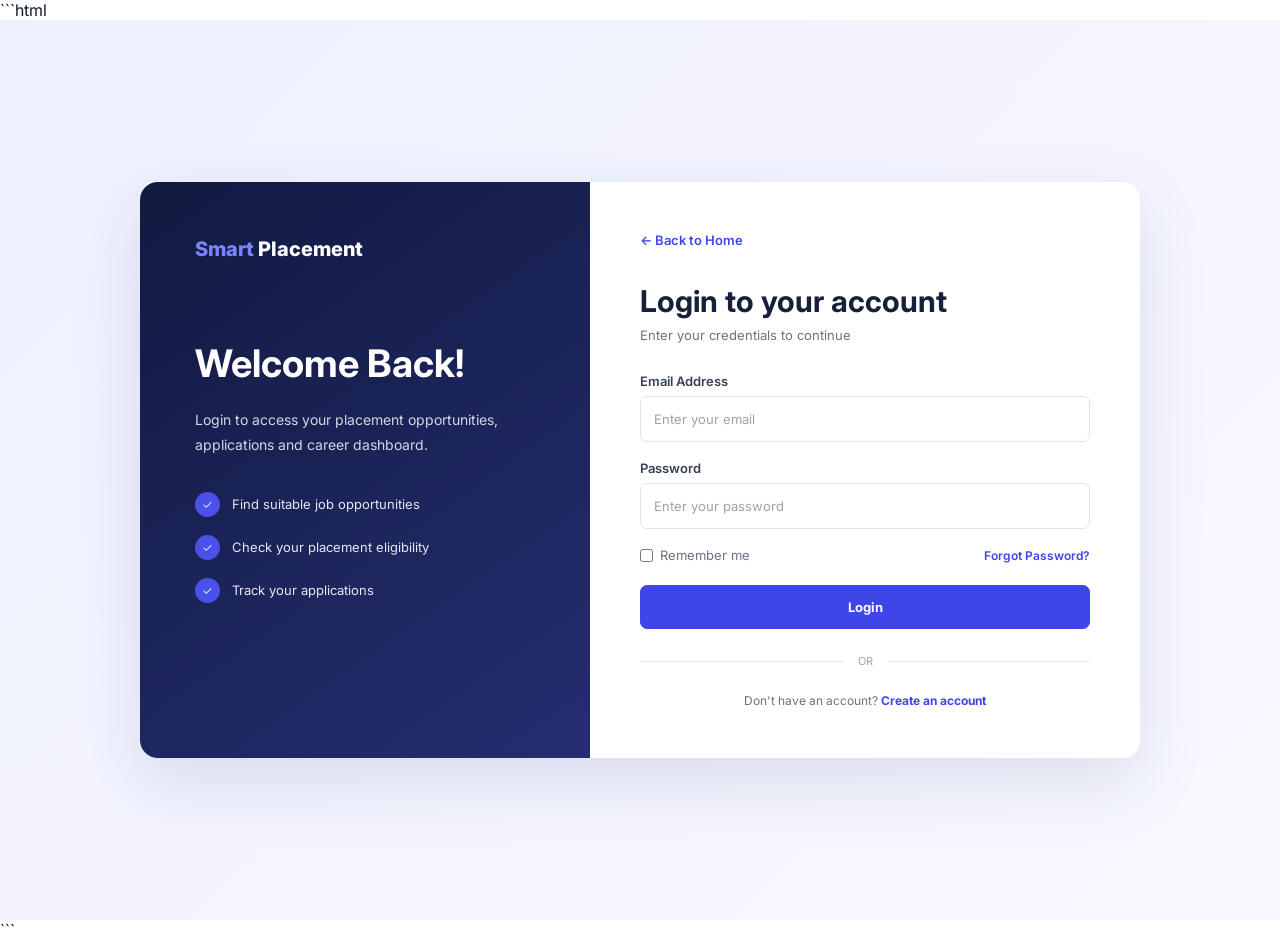
==== frontend/login.html @ 6aef4e1d "Add frontend for smart placement management system" ====
```html
<!DOCTYPE html>
<html lang="en">

<head>
    <meta charset="UTF-8">
    <meta name="viewport" content="width=device-width, initial-scale=1.0">

    <title>Login | Smart Placement</title>

    <link rel="stylesheet" href="./css/style.css">
    <link rel="stylesheet" href="./css/auth.css">
</head>

<body>

    <div class="auth-page">

        <div class="auth-container">

            <!-- Left Side -->
            <div class="auth-info">

                <div class="logo">
                    <span>Smart</span> Placement
                </div>

                <h1>
                    Welcome Back!
                </h1>

                <p>
                    Login to access your placement opportunities,
                    applications and career dashboard.
                </p>

                <div class="auth-feature">
                    <span>✓</span>
                    Find suitable job opportunities
                </div>

                <div class="auth-feature">
                    <span>✓</span>
                    Check your placement eligibility
                </div>

                <div class="auth-feature">
                    <span>✓</span>
                    Track your applications
                </div>

            </div>


            <!-- Right Side -->
            <div class="auth-form-container">

                <a href="index.html" class="back-home">
                    ← Back to Home
                </a>

                <h2>Login to your account</h2>

                <p class="auth-subtitle">
                    Enter your credentials to continue
                </p>

                <form id="loginForm">

                    <div class="form-group">

                        <label for="email">
                            Email Address
                        </label>

                        <input
                            type="email"
                            id="email"
                            name="email"
                            placeholder="Enter your email"
                            required
                        >

                    </div>


                    <div class="form-group">

                        <label for="password">
                            Password
                        </label>

                        <input
                            type="password"
                            id="password"
                            name="password"
                            placeholder="Enter your password"
                            required
                        >

                    </div>


                    <div class="form-options">

                        <label class="remember-me">
                            <input type="checkbox">
                            Remember me
                        </label>

                        <a href="#" class="forgot-password">
                            Forgot Password?
                        </a>

                    </div>


                    <button
                        type="submit"
                        class="auth-btn">
                        Login
                    </button>

                </form>


                <div class="divider">
                    <span>OR</span>
                </div>


                <p class="register-text">

                    Don't have an account?

                    <a href="register.html">
                        Create an account
                    </a>

                </p>

            </div>

        </div>

    </div>


    <script src="./js/auth.js"></script>

</body>

</html>
```
---- frontend/css/style.css ----
@import url('https://fonts.googleapis.com/css2?family=Inter:wght@400;500;600;700;800&display=swap');

* {
    margin: 0;
    padding: 0;
    box-sizing: border-box;
}

html {
    scroll-behavior: smooth;
}

body {
    font-family: 'Inter', sans-serif;
    color: #111827;
    background: #fff;
}

a {
    text-decoration: none;
    color: inherit;
}

button,
input,
textarea,
select {
    font-family: inherit;
}

.section {
    padding: 80px 5%;
}


/* ================= TOP BAR ================= */

.top-bar {
    height: 32px;
    padding: 0 5%;
    background: #101b42;
    color: white;

    display: flex;
    justify-content: space-between;
    align-items: center;

    font-size: 12px;
}

.top-bar span {
    margin-right: 20px;
}


/* ================= NAVBAR ================= */

.navbar {
    height: 72px;
    padding: 0 5%;

    display: flex;
    align-items: center;
    justify-content: space-between;

    background: white;
    border-bottom: 1px solid #edf0f5;

    position: sticky;
    top: 0;
    z-index: 1000;
}

.logo {
    font-size: 20px;
    font-weight: 800;
}

.logo span {
    color: #3038d8;
}

.navbar nav {
    display: flex;
    gap: 32px;
}

.navbar nav a {
    font-size: 13px;
    font-weight: 600;
    color: #182033;
    padding: 25px 0;
}

.navbar nav a:hover,
.navbar nav a.active {
    color: #3038d8;
    border-bottom: 2px solid #4c52f5;
}

.nav-buttons {
    display: flex;
    gap: 14px;
}

.login-btn,
.register-btn {
    padding: 10px 27px;
    border-radius: 6px;
    font-size: 13px;
    font-weight: 700;
}

.login-btn {
    border: 1px solid #4b50ed;
    color: #3038d8;
}

.register-btn {
    background: #3038d8;
    color: white;
}

.menu-btn {
    display: none;
    border: none;
    background: transparent;
    font-size: 25px;
}


/* ================= HERO ================= */

.hero {
    padding: 80px 5%;

    display: grid;
    grid-template-columns: 1fr 1fr;
    gap: 60px;

    background: linear-gradient(
        120deg,
        #f8f9ff,
        #eef0ff
    );
}

.hero-left {
    padding-top: 30px;
}

.tag {
    display: inline-block;

    background: #e9ebff;
    color: #363bd2;

    padding: 8px 15px;
    border-radius: 30px;

    font-size: 12px;
    font-weight: 700;

    margin-bottom: 20px;
}

.hero h1 {
    font-size: 48px;
    line-height: 1.15;
    color: #121a35;

    margin-bottom: 22px;
}

.hero h1 span {
    color: #3038d8;
}

.hero-left > p {
    color: #5f687d;
    font-size: 15px;
    line-height: 1.8;

    max-width: 600px;
}

.hero-buttons {
    display: flex;
    gap: 16px;
    margin-top: 30px;
}

.btn-primary,
.btn-outline {
    padding: 14px 25px;

    border-radius: 6px;

    font-size: 13px;
    font-weight: 700;

    cursor: pointer;
}

.btn-primary {
    background: #3038d8;
    color: white;
    border: none;
}

.btn-outline {
    border: 1px solid #4249e7;
    color: #3038d8;
    background: white;
}

.trust {
    display: flex;
    gap: 28px;
    margin-top: 35px;
}

.trust div {
    display: flex;
    gap: 7px;
    align-items: center;

    font-size: 12px;
    font-weight: 600;
}


/* ================= DASHBOARD ================= */

.dashboard-preview {
    background: white;

    padding: 22px;

    border-radius: 12px;

    box-shadow:
        0 20px 50px rgba(40, 45, 100, 0.12);

    align-self: center;
}

.dashboard-header {
    display: flex;
    justify-content: space-between;
    align-items: center;

    margin-bottom: 20px;

    font-size: 13px;
}

.dashboard-header select {
    border: 1px solid #e5e7eb;
    border-radius: 6px;
    padding: 7px 12px;
}


.dashboard-stats {
    display: grid;
    grid-template-columns: repeat(4, 1fr);
    gap: 10px;
}

.dashboard-stat {
    border: 1px solid #edf0f5;
    border-radius: 9px;

    padding: 14px;

    background: #fff;
}

.stat-icon {
    width: 32px;
    height: 32px;

    display: flex;
    align-items: center;
    justify-content: center;

    border-radius: 8px;

    background: #eef0ff;

    margin-bottom: 10px;
}

.dashboard-stat h2 {
    font-size: 20px;
}

.dashboard-stat p {
    color: #70788a;
    font-size: 10px;
}

.recent-header {
    display: flex;
    justify-content: space-between;

    margin: 22px 0 10px;

    font-size: 12px;
}

.recent-header a {
    color: #3038d8;
}

.job {
    display: flex;
    align-items: center;
    gap: 10px;

    padding: 12px;

    border: 1px solid #edf0f5;
    border-radius: 8px;

    margin-top: 8px;
}

.job-icon {
    width: 32px;
    height: 32px;

    background: #eaf0ff;

    display: flex;
    align-items: center;
    justify-content: center;

    border-radius: 7px;
}

.green-icon {
    background: #e6faee;
}

.orange-icon {
    background: #fff0e6;
}

.job-info {
    flex: 1;

    display: flex;
    flex-direction: column;
}

.job-info strong {
    font-size: 11px;
}

.job-info span {
    font-size: 9px;
    color: #7a8190;
}

.salary {
    font-size: 10px;
    color: #4f5665;
}

.eligible {
    background: #e6f8ee;
    color: #16944d;

    padding: 5px 8px;

    border-radius: 15px;

    font-size: 9px;
    font-weight: 700;
}


/* ================= SECTION TITLE ================= */

.section-heading {
    text-align: center;
    margin-bottom: 45px;
}

.small-title {
    color: #363bd2;
    font-size: 11px;
    font-weight: 800;
    letter-spacing: 1px;

    margin-bottom: 7px;
}

.section-heading h2 {
    font-size: 29px;
}


/* ================= ABOUT ================= */

.about {
    display: grid;
    grid-template-columns: 0.8fr 1.2fr;
    gap: 80px;

    align-items: center;
}

.about-image {
    position: relative;
}

.student-image {
    height: 300px;

    border-radius: 15px;

    background:
        linear-gradient(
            135deg,
            #dbe4ff,
            #c8d2ff
        );

    display: flex;
    align-items: center;
    justify-content: center;

    font-size: 65px;

    box-shadow: 0 20px 40px rgba(0,0,0,.08);
}

.about-content h2 {
    font-size: 29px;
    margin-bottom: 15px;
}

.about-content > p {
    color: #626b7e;
    font-size: 14px;
    line-height: 1.8;
    max-width: 650px;
}

.about-cards {
    display: grid;
    grid-template-columns: repeat(3,1fr);
    gap: 25px;

    margin-top: 25px;
}

.about-cards h3 {
    font-size: 13px;
    margin: 8px 0;
}

.about-cards p {
    font-size: 11px;
    color: #697286;
}

.about-icon {
    width: 38px;
    height: 38px;

    display: flex;
    align-items: center;
    justify-content: center;

    border-radius: 50%;
}

.blue {
    background: #eef0ff;
}

.green {
    background: #e7faee;
}

.orange {
    background: #fff0e7;
}

.purple {
    background: #eee9ff;
}


/* ================= FEATURES ================= */

.features {
    background: #fbfcff;
}

.feature-grid {
    display: grid;
    grid-template-columns: repeat(6, 1fr);
    gap: 10px;
}

.feature-card {
    background: white;

    border: 1px solid #e9ecf3;

    padding: 25px 14px;

    text-align: center;

    border-radius: 7px;

    transition: .3s;
}

.feature-card:hover {
    transform: translateY(-5px);

    box-shadow:
        0 15px 30px rgba(30,40,100,.08);
}

.feature-icon {
    width: 45px;
    height: 45px;

    margin: auto auto 15px;

    display: flex;
    align-items: center;
    justify-content: center;

    border-radius: 12px;
}

.feature-card h3 {
    font-size: 12px;
    margin-bottom: 8px;
}

.feature-card p {
    font-size: 10px;
    color: #737b8c;
    line-height: 1.6;
}


/* ================= HOW IT WORKS ================= */

.how {
    background: white;
}

.steps {
    display: flex;
    align-items: center;
    justify-content: center;
    gap: 15px;
}

.step {
    text-align: center;
    max-width: 160px;
}

.step-circle {
    width: 50px;
    height: 50px;

    margin: auto auto 10px;

    border-radius: 50%;

    display: flex;
    align-items: center;
    justify-content: center;
}

.step > span {
    color: #3038d8;
    font-size: 10px;
    font-weight: 800;
}

.step h3 {
    font-size: 12px;
    margin: 5px 0;
}

.step p {
    color: #747c8d;
    font-size: 10px;
}

.arrow {
    color: #4a51e9;
    font-size: 25px;
}


/* ================= STATISTICS ================= */

.statistics {
    margin: 0 4%;

    padding: 30px;

    border-radius: 10px;

    background: linear-gradient(
        100deg,
        #353bd6,
        #4549df
    );

    color: white;

    display: grid;
    grid-template-columns: repeat(4,1fr);

    text-align: center;
}

.statistics div {
    border-right: 1px solid rgba(255,255,255,.3);
}

.statistics div:last-child {
    border: none;
}

.statistics span {
    font-size: 20px;
}

.statistics h2 {
    font-size: 25px;
    margin: 4px 0;
}

.statistics p {
    font-size: 10px;
}


/* ================= COMPANIES ================= */

.company-grid {
    display: grid;
    grid-template-columns: repeat(6,1fr);
    gap: 12px;
}

.company {
    height: 65px;

    display: flex;
    align-items: center;
    justify-content: center;

    border: 1px solid #e8ebf2;

    border-radius: 7px;

    background: white;
}

.company strong {
    font-size: 20px;
}

.tcs {
    color: #e32929;
}

.infosys {
    color: #1685d5;
}

.wipro {
    color: #481f9c;
}

.accenture {
    color: #222;
}

.capgemini {
    color: #1792ce;
}

.cognizant {
    color: #1653a4;
}

.center {
    text-align: center;
    margin-top: 20px;
}

.view-company {
    padding: 9px 25px;

    border: 1px solid #454be4;

    background: white;

    color: #3038d8;

    border-radius: 5px;

    font-size: 11px;
    font-weight: 700;
}


/* ================= CONTACT ================= */

.contact {
    padding: 60px 10%;

    display: grid;
    grid-template-columns: .8fr 1.2fr;

    gap: 60px;

    background: #f8f9ff;
}

.contact h2 {
    font-size: 25px;
    margin-bottom: 20px;
}

.contact-info p {
    font-size: 12px;
    color: #626b7e;

    margin: 12px 0;
}

.contact-form {
    display: flex;
    flex-direction: column;
    gap: 12px;
}

.form-row {
    display: grid;
    grid-template-columns: 1fr 1fr;
    gap: 12px;
}

.contact-form input,
.contact-form textarea {
    width: 100%;

    padding: 12px;

    border: 1px solid #dfe3ec;

    border-radius: 5px;

    outline: none;

    background: white;
}

.contact-form input:focus,
.contact-form textarea:focus {
    border-color: #4147df;
}

.contact-form textarea {
    resize: none;
}


/* ================= FOOTER ================= */

footer {
    background: #101a3e;
    color: white;

    padding: 45px 6% 15px;
}

.footer-grid {
    display: grid;
    grid-template-columns: 2fr 1fr 1fr 1fr 1fr;
    gap: 35px;
}

.footer-grid h2 {
    font-size: 17px;
}

.footer-grid h2 span {
    color: #5960f2;
}

.footer-grid h3 {
    font-size: 12px;
    margin-bottom: 15px;
}

.footer-grid p {
    color: #aeb6ca;
    font-size: 10px;

    max-width: 220px;

    margin: 10px 0;
}

.footer-grid a {
    display: block;

    color: #aeb6ca;

    font-size: 10px;

    margin: 8px 0;
}

.footer-grid a:hover {
    color: white;
}

.social {
    margin-top: 15px;
    color: #c7ccdd;
}

.copyright {
    border-top: 1px solid #283254;

    margin-top: 35px;
    padding-top: 15px;

    text-align: center;

    color: #8f99b2;

    font-size: 10px;
}


/* ================= RESPONSIVE ================= */

@media (max-width: 1000px) {

    .hero {
        grid-template-columns: 1fr;
    }

    .feature-grid {
        grid-template-columns: repeat(3,1fr);
    }

    .company-grid {
        grid-template-columns: repeat(3,1fr);
    }

    .about {
        grid-template-columns: 1fr;
    }

    .contact {
        grid-template-columns: 1fr;
    }

    .footer-grid {
        grid-template-columns: repeat(2,1fr);
    }
}


@media (max-width: 700px) {

    .top-bar {
        display: none;
    }

    .navbar {
        height: 65px;
    }

    .navbar nav,
    .nav-buttons {
        display: none;
    }

    .menu-btn {
        display: block;
    }

    .hero {
        padding: 50px 6%;
    }

    .hero h1 {
        font-size: 38px;
    }

    .trust {
        flex-direction: column;
        gap: 12px;
    }

    .dashboard-stats {
        grid-template-columns: repeat(2,1fr);
    }

    .feature-grid {
        grid-template-columns: 1fr 1fr;
    }

    .about-cards {
        grid-template-columns: 1fr;
    }

    .steps {
        flex-direction: column;
    }

    .arrow {
        transform: rotate(90deg);
    }

    .statistics {
        grid-template-columns: 1fr 1fr;
        gap: 20px;
    }

    .statistics div {
        border: none;
    }

    .company-grid {
        grid-template-columns: 1fr 1fr;
    }

    .form-row {
        grid-template-columns: 1fr;
    }

    .footer-grid {
        grid-template-columns: 1fr;
    }
}
---- frontend/css/auth.css ----
/* =====================================================
   AUTHENTICATION PAGES
   LOGIN + REGISTER
===================================================== */

.auth-page {
    min-height: 100vh;

    display: flex;
    align-items: center;
    justify-content: center;

    padding: 30px;

    background: linear-gradient(
        135deg,
        #eef0ff,
        #f8f9ff
    );
}


/* MAIN AUTH CONTAINER */

.auth-container {
    width: 100%;
    max-width: 1000px;

    display: grid;
    grid-template-columns: 0.9fr 1.1fr;

    background: #ffffff;

    border-radius: 18px;

    overflow: hidden;

    box-shadow:
        0 25px 70px rgba(30, 40, 100, 0.12);
}


/* =====================================================
   LEFT SIDE
===================================================== */

.auth-info {
    padding: 55px;

    color: #ffffff;

    background: linear-gradient(
        145deg,
        #111a40,
        #252d70
    );
}

.auth-info .logo {
    margin-bottom: 80px;

    color: #ffffff;
}

.auth-info .logo span {
    color: #7b83ff;
}

.auth-info h1 {
    margin-bottom: 20px;

    font-size: 38px;
    line-height: 1.2;
}

.auth-info > p {
    margin-bottom: 35px;

    color: #d3d7e8;

    font-size: 14px;
    line-height: 1.8;
}


/* FEATURES */

.auth-feature {
    display: flex;
    align-items: center;
    gap: 12px;

    margin-bottom: 18px;

    color: #e6e8f2;

    font-size: 13px;
}

.auth-feature span {
    width: 25px;
    height: 25px;

    display: flex;
    align-items: center;
    justify-content: center;

    border-radius: 50%;

    background: #4a51e9;

    font-size: 12px;
}


/* =====================================================
   RIGHT SIDE
===================================================== */

.auth-form-container {
    padding: 50px;

    background: #ffffff;
}

.back-home {
    display: inline-block;

    margin-bottom: 35px;

    color: #3f46e8;

    font-size: 13px;
    font-weight: 600;
}

.back-home:hover {
    color: #3037c9;
}

.auth-form-container h2 {
    margin-bottom: 8px;

    color: #17203a;

    font-size: 30px;
    line-height: 1.2;
}

.auth-subtitle {
    margin-bottom: 30px;

    color: #6b7280;

    font-size: 13px;
}


/* =====================================================
   FORM
===================================================== */

.auth-form-container .form-group {
    margin-bottom: 18px;
}

.auth-form-container label {
    display: block;

    margin-bottom: 7px;

    color: #374151;

    font-size: 13px;
    font-weight: 600;
}

.auth-form-container input,
.auth-form-container select {
    width: 100%;
    height: 46px;

    padding: 0 13px;

    border: 1px solid #dfe3ec;
    border-radius: 7px;

    outline: none;

    color: #17203a;
    background: #ffffff;

    font-size: 13px;

    transition: 0.3s;
}

.auth-form-container input:focus,
.auth-form-container select:focus {
    border-color: #4148e8;

    box-shadow:
        0 0 0 3px #eef0ff;
}

.auth-form-container input::placeholder {
    color: #9ca3af;
}


/* =====================================================
   FORM OPTIONS
===================================================== */

.form-options {
    display: flex;
    align-items: center;
    justify-content: space-between;

    margin-bottom: 22px;

    font-size: 12px;
}

.remember-me {
    display: flex !important;
    align-items: center;
    gap: 7px;

    margin: 0 !important;

    color: #6b7280 !important;
    font-weight: 400 !important;
}

.remember-me input {
    width: auto;
    height: auto;
}

.forgot-password {
    color: #3f46e8;
    font-weight: 600;
}

.forgot-password:hover {
    text-decoration: underline;
}


/* =====================================================
   AUTH BUTTON
===================================================== */

.auth-btn {
    width: 100%;

    padding: 13px;

    border: 1px solid #3f46e8;
    border-radius: 7px;

    color: #ffffff;
    background: #3f46e8;

    font-size: 13px;
    font-weight: 700;

    cursor: pointer;

    transition: 0.3s;
}

.auth-btn:hover {
    background: #3037c9;

    transform: translateY(-1px);
}


/* =====================================================
   DIVIDER
===================================================== */

.divider {
    display: flex;
    align-items: center;
    gap: 15px;

    margin: 25px 0;

    color: #9ca3af;

    font-size: 11px;
}

.divider::before,
.divider::after {
    content: "";

    flex: 1;

    height: 1px;

    background: #e5e7eb;
}


/* =====================================================
   REGISTER / LOGIN TEXT
===================================================== */

.register-text {
    text-align: center;

    color: #6b7280;

    font-size: 12px;
}

.register-text a {
    color: #3f46e8;

    font-weight: 700;
}

.register-text a:hover {
    text-decoration: underline;
}


/* =====================================================
   TERMS
===================================================== */

.terms {
    display: flex !important;
    align-items: flex-start;
    gap: 8px;

    margin-bottom: 20px !important;

    color: #6b7280 !important;

    font-size: 11px !important;
    font-weight: 400 !important;
}

.terms input {
    width: auto !important;
    height: auto !important;

    margin-top: 2px;
}


/* =====================================================
   RESPONSIVE
===================================================== */

@media (max-width: 900px) {

    .auth-container {
        grid-template-columns: 1fr;

        max-width: 600px;
    }

    .auth-info {
        display: none;
    }
}


@media (max-width: 500px) {

    .auth-page {
        padding: 15px;
    }

    .auth-form-container {
        padding: 30px 22px;
    }

    .auth-form-container h2 {
        font-size: 25px;
    }

    .form-options {
        flex-direction: column;
        align-items: flex-start;
        gap: 10px;
    }
}
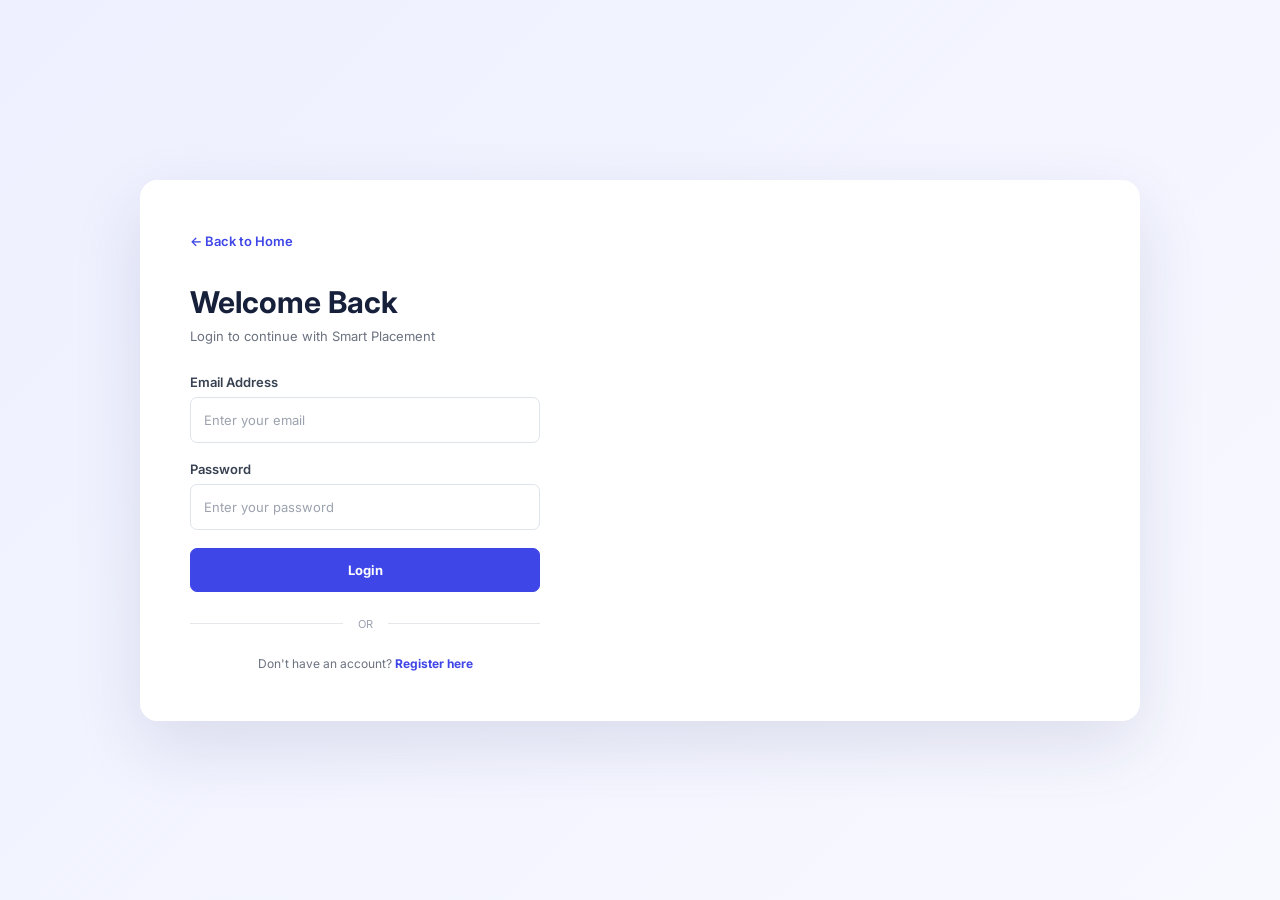
==== commit 2658d1c2: "Add smart placement management system" ====
--- a/frontend/login.html
+++ b/frontend/login.html
@@ -1,16 +1,23 @@
-```html
 <!DOCTYPE html>
 <html lang="en">
 
 <head>
+
     <meta charset="UTF-8">
-    <meta name="viewport" content="width=device-width, initial-scale=1.0">
+
+    <meta name="viewport"
+          content="width=device-width, initial-scale=1.0">
 
     <title>Login | Smart Placement</title>
 
+    <!-- Main CSS -->
     <link rel="stylesheet" href="./css/style.css">
+
+    <!-- Authentication CSS -->
     <link rel="stylesheet" href="./css/auth.css">
+
 </head>
+
 
 <body>
 
@@ -18,64 +25,30 @@
 
         <div class="auth-container">
 
-            <!-- Left Side -->
-            <div class="auth-info">
-
-                <div class="logo">
-                    <span>Smart</span> Placement
-                </div>
-
-                <h1>
-                    Welcome Back!
-                </h1>
-
-                <p>
-                    Login to access your placement opportunities,
-                    applications and career dashboard.
-                </p>
-
-                <div class="auth-feature">
-                    <span>✓</span>
-                    Find suitable job opportunities
-                </div>
-
-                <div class="auth-feature">
-                    <span>✓</span>
-                    Check your placement eligibility
-                </div>
-
-                <div class="auth-feature">
-                    <span>✓</span>
-                    Track your applications
-                </div>
-
-            </div>
-
-
-            <!-- Right Side -->
             <div class="auth-form-container">
 
                 <a href="index.html" class="back-home">
                     ← Back to Home
                 </a>
 
-                <h2>Login to your account</h2>
+                <h2>Welcome Back</h2>
 
                 <p class="auth-subtitle">
-                    Enter your credentials to continue
+                    Login to continue with Smart Placement
                 </p>
+
 
                 <form id="loginForm">
 
                     <div class="form-group">
 
-                        <label for="email">
+                        <label for="loginEmail">
                             Email Address
                         </label>
 
                         <input
                             type="email"
-                            id="email"
+                            id="loginEmail"
                             name="email"
                             placeholder="Enter your email"
                             required
@@ -86,31 +59,17 @@
 
                     <div class="form-group">
 
-                        <label for="password">
+                        <label for="loginPassword">
                             Password
                         </label>
 
                         <input
                             type="password"
-                            id="password"
+                            id="loginPassword"
                             name="password"
                             placeholder="Enter your password"
                             required
                         >
-
-                    </div>
-
-
-                    <div class="form-options">
-
-                        <label class="remember-me">
-                            <input type="checkbox">
-                            Remember me
-                        </label>
-
-                        <a href="#" class="forgot-password">
-                            Forgot Password?
-                        </a>
 
                     </div>
 
@@ -134,7 +93,7 @@
                     Don't have an account?
 
                     <a href="register.html">
-                        Create an account
+                        Register here
                     </a>
 
                 </p>
@@ -146,9 +105,9 @@
     </div>
 
 
-    <script src="./js/auth.js"></script>
+    <!-- Login JavaScript -->
+    <script src="./js/login.js"></script>
 
 </body>
 
-</html>
-```
+</html>
